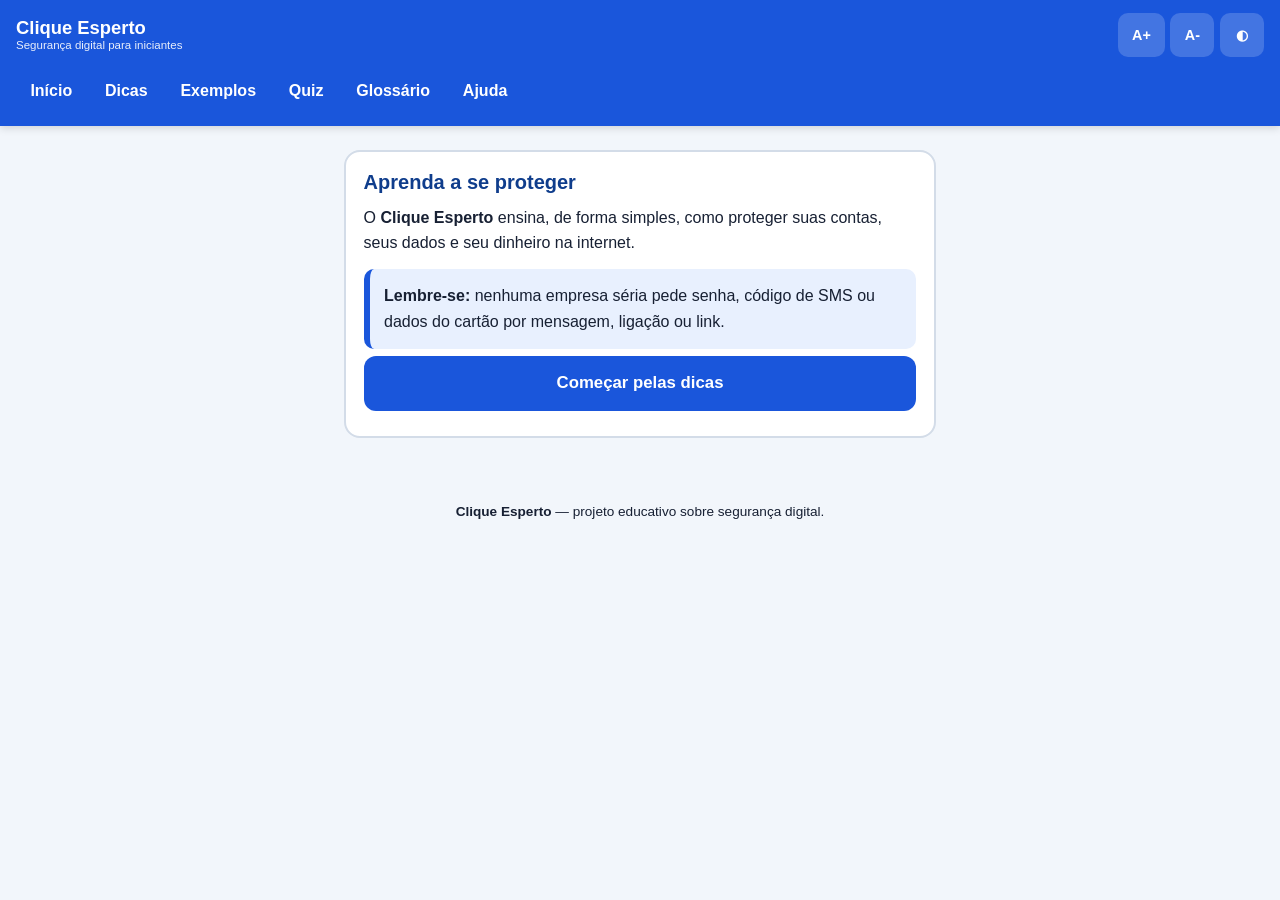
==== index.html @ ac00909c "Adicionando primeira versão do Clique Esperto" ====
<!DOCTYPE html>
<html lang="pt-BR">
<head>
<meta charset="UTF-8"/>
<meta name="viewport" content="width=device-width, initial-scale=1.0"/>
<meta name="theme-color" content="#1a56db"/>
<title>Clique Esperto — Clique Esperto</title>
<link rel="stylesheet" href="css/estilo.css"/>
</head>
<body>
<a class="pular-link" href="#conteudo">Pular para o conteúdo principal</a>
<header>
<div class="cabecalho">
<h1 class="logo">Clique Esperto<span>Segurança digital para iniciantes</span></h1>
<div class="controles">
<button type="button" class="botao-icone" id="aumentarFonte" aria-label="Aumentar tamanho do texto">A+</button>
<button type="button" class="botao-icone" id="diminuirFonte" aria-label="Diminuir tamanho do texto">A-</button>
<button type="button" class="botao-icone" id="alternarContraste" aria-pressed="false" aria-label="Ativar alto contraste">◐</button>
</div>
</div>
<nav class="navegacao-topo" aria-label="Menu principal"><a href="index.html" aria-current="page">Início</a><a href="dicas.html">Dicas</a><a href="exemplos.html">Exemplos</a><a href="quiz.html">Quiz</a><a href="glossario.html">Glossário</a><a href="ajuda.html">Ajuda</a></nav>
</header>
<main id="conteudo">
<section aria-labelledby="titulo-inicio"><h2 id="titulo-inicio">Aprenda a se proteger</h2><p>O <strong>Clique Esperto</strong> ensina, de forma simples, como proteger suas contas, seus dados e seu dinheiro na internet.</p><p class="destaque"><strong>Lembre-se:</strong> nenhuma empresa séria pede senha, código de SMS ou dados do cartão por mensagem, ligação ou link.</p><p><a class="botao-principal" href="dicas.html">Começar pelas dicas</a></p></section>
</main>
<nav class="navegacao-inferior" aria-label="Navegação do aplicativo"><a href="index.html" aria-current="page"><span class="icone" aria-hidden="true">🏠</span>Início</a><a href="dicas.html"><span class="icone" aria-hidden="true">💡</span>Dicas</a><a href="exemplos.html"><span class="icone" aria-hidden="true">⚠️</span>Exemplos</a><a href="quiz.html"><span class="icone" aria-hidden="true">✅</span>Quiz</a></nav>
<footer><p><strong>Clique Esperto</strong> — projeto educativo sobre segurança digital.</p></footer>
<script src="js/dados.js"></script>
<script src="js/acessibilidade.js"></script>

</body>
</html>
---- css/estilo.css ----
/* Clique Esperto - estilo compartilhado */
:root{--azul:#1a56db;--azul-escuro:#0f3d8c;--verde:#157347;--vermelho:#b02a37;--amarelo:#8a6d00;--fundo:#f2f6fb;--card:#fff;--texto:#172033;--borda:#d3dce8;--focus:#ffbf00;--fonte:1rem}
[data-contraste="alto"]{--fundo:#000;--card:#000;--texto:#fff;--borda:#fff;--azul:#ffd400;--azul-escuro:#000;--verde:#00ff87;--vermelho:#ff6b6b;--amarelo:#ffd400;--focus:#00e5ff}
*{box-sizing:border-box}html{font-size:var(--fonte);scroll-behavior:smooth}
body{margin:0;padding-bottom:5.5rem;font-family:Arial,Helvetica,sans-serif;line-height:1.6;background:var(--fundo);color:var(--texto)}
.pular-link{position:absolute;left:-9999px;top:0;background:var(--azul);color:#fff;padding:.8rem 1rem;border-radius:0 0 8px 0;z-index:100}.pular-link:focus{left:0}
header{position:sticky;top:0;z-index:20;background:var(--azul);color:#fff;padding:.8rem 1rem;box-shadow:0 2px 8px rgba(0,0,0,.15)}
.cabecalho{display:flex;align-items:center;justify-content:space-between;gap:.5rem}
.logo{margin:0;font-size:1.15rem;line-height:1.2}.logo span{display:block;font-size:.72rem;font-weight:normal;opacity:.9}
.controles{display:flex;gap:.35rem}
button{font-family:inherit;font-size:.9rem;padding:.65rem .75rem;border:2px solid transparent;border-radius:10px;cursor:pointer;min-height:44px;min-width:44px}
.botao-icone{background:rgba(255,255,255,.18);color:#fff;font-weight:bold}.botao-icone[aria-pressed="true"]{background:#ffd400;color:#000}
main{max-width:640px;margin:0 auto;padding:.9rem}
section{background:var(--card);border:2px solid var(--borda);border-radius:16px;padding:1.1rem;margin-bottom:1rem}
h1,h2,h3{line-height:1.25}h2{margin:0 0 .6rem;font-size:1.25rem;color:var(--azul-escuro)}h3{margin:0 0 .35rem;font-size:1.05rem}p{margin:.45rem 0}
.destaque{background:#e8f0fe;border-left:6px solid var(--azul);padding:.9rem;border-radius:10px;margin-top:.8rem}
[data-contraste="alto"] .destaque{background:#111;border-left-color:var(--azul)}
.cartao{border:2px solid var(--borda);border-radius:12px;padding:.9rem;margin-bottom:.75rem}
.mensagem{background:#fff8e1;border:2px solid var(--amarelo);border-radius:10px;padding:.9rem;font-style:italic}
[data-contraste="alto"] .mensagem{background:#111;border-color:var(--amarelo)}
.alerta{color:var(--vermelho);font-weight:bold}.acao{color:var(--verde);font-weight:bold}
fieldset{border:2px solid var(--borda);border-radius:12px;padding:.9rem;margin:0 0 1rem}legend{font-weight:bold;padding:0 .4rem}
.opcoes{display:grid;gap:.55rem}
.opcao{display:flex;align-items:center;gap:.65rem;border:2px solid var(--borda);border-radius:12px;padding:.85rem;min-height:48px;cursor:pointer}
.opcao:hover,.opcao:focus-within{border-color:var(--azul)}
.opcao input{width:1.3rem;height:1.3rem;accent-color:var(--azul);flex-shrink:0}
.botao-principal{display:inline-block;width:100%;background:var(--azul);color:#fff;font-size:1.05rem;font-weight:bold;border-radius:12px;padding:.9rem;min-height:52px;text-align:center;text-decoration:none;border:0;cursor:pointer}
[data-contraste="alto"] .botao-principal{color:#000}
.feedback{min-height:1.4rem;margin:.8rem 0 0;font-weight:bold}.correto{color:var(--verde)}.incorreto{color:var(--vermelho)}
.explicacao{margin-top:.7rem;padding:.85rem;background:#eef7ee;border-left:6px solid var(--verde);border-radius:10px}
[data-contraste="alto"] .explicacao{background:#111;border-left-color:var(--verde)}
.escondido{display:none}
dl{margin:0}dt{font-weight:bold;margin-top:.7rem}dd{margin:.15rem 0 0}
.navegacao-inferior{position:fixed;bottom:0;left:0;right:0;z-index:30;display:grid;grid-template-columns:repeat(4,1fr);background:var(--azul-escuro);border-top:2px solid rgba(255,255,255,.2)}
.navegacao-inferior a{display:flex;flex-direction:column;align-items:center;justify-content:center;gap:.15rem;min-height:62px;padding:.4rem;color:#fff;text-decoration:none;font-size:.72rem;font-weight:bold;text-align:center}
.navegacao-inferior a[aria-current="page"]{background:rgba(255,255,255,.18)}
.navegacao-inferior .icone{font-size:1.25rem}
footer{text-align:center;padding:1rem;font-size:.85rem}
a{color:var(--azul)}
a:focus-visible,button:focus-visible,input:focus-visible{outline:4px solid var(--focus);outline-offset:3px}
@media(min-width:700px){body{padding-bottom:0}main{padding:1.5rem}.navegacao-inferior{display:none}.navegacao-topo{display:flex;flex-wrap:wrap;gap:.25rem;margin-top:.75rem}.navegacao-topo a{color:#fff;text-decoration:none;font-weight:bold;padding:.6rem .9rem;border-radius:8px;min-height:44px}.navegacao-topo a:hover,.navegacao-topo a:focus-visible{background:rgba(255,255,255,.2)}}
@media(max-width:699px){.navegacao-topo{display:none}}
@media(prefers-reduced-motion:reduce){html{scroll-behavior:auto}*{transition:none!important;animation:none!important}}
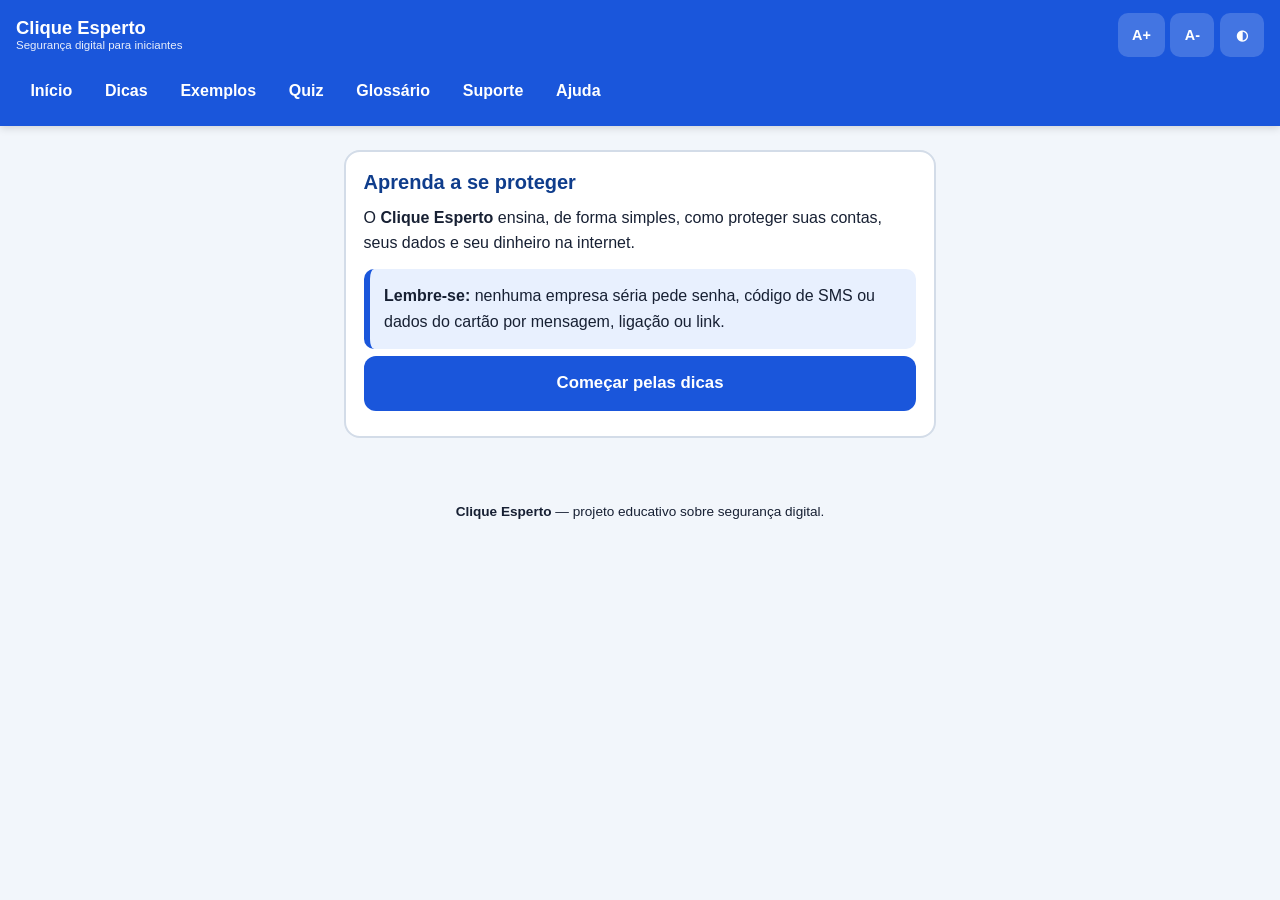
==== commit 641ed004: "Adicionando aba de suporte com chat em tempo real" ====
--- a/index.html
+++ b/index.html
@@ -18,7 +18,7 @@
 <button type="button" class="botao-icone" id="alternarContraste" aria-pressed="false" aria-label="Ativar alto contraste">◐</button>
 </div>
 </div>
-<nav class="navegacao-topo" aria-label="Menu principal"><a href="index.html" aria-current="page">Início</a><a href="dicas.html">Dicas</a><a href="exemplos.html">Exemplos</a><a href="quiz.html">Quiz</a><a href="glossario.html">Glossário</a><a href="ajuda.html">Ajuda</a></nav>
+<nav class="navegacao-topo" aria-label="Menu principal"><a href="index.html" aria-current="page">Início</a><a href="dicas.html">Dicas</a><a href="exemplos.html">Exemplos</a><a href="quiz.html">Quiz</a><a href="glossario.html">Glossário</a><a href="suporte.html">Suporte</a><a href="ajuda.html">Ajuda</a></nav>
 </header>
 <main id="conteudo">
 <section aria-labelledby="titulo-inicio"><h2 id="titulo-inicio">Aprenda a se proteger</h2><p>O <strong>Clique Esperto</strong> ensina, de forma simples, como proteger suas contas, seus dados e seu dinheiro na internet.</p><p class="destaque"><strong>Lembre-se:</strong> nenhuma empresa séria pede senha, código de SMS ou dados do cartão por mensagem, ligação ou link.</p><p><a class="botao-principal" href="dicas.html">Começar pelas dicas</a></p></section>
--- a/css/estilo.css
+++ b/css/estilo.css
@@ -41,3 +41,29 @@
 @media(min-width:700px){body{padding-bottom:0}main{padding:1.5rem}.navegacao-inferior{display:none}.navegacao-topo{display:flex;flex-wrap:wrap;gap:.25rem;margin-top:.75rem}.navegacao-topo a{color:#fff;text-decoration:none;font-weight:bold;padding:.6rem .9rem;border-radius:8px;min-height:44px}.navegacao-topo a:hover,.navegacao-topo a:focus-visible{background:rgba(255,255,255,.2)}}
 @media(max-width:699px){.navegacao-topo{display:none}}
 @media(prefers-reduced-motion:reduce){html{scroll-behavior:auto}*{transition:none!important;animation:none!important}}
+#formSuporte {
+  display: grid;
+  gap: 0.5rem;
+  margin: 1rem 0;}
+#formSuporte label {
+  font-weight: bold;}
+#formSuporte input,
+#formSuporte textarea {
+  font-family: inherit;
+  font-size: 1rem;
+  padding: 0.8rem;
+  border: 2px solid var(--borda);
+  border-radius: 10px;
+  background: var(--card);
+  color: var(--texto);
+  min-height: 48px;}
+#formSuporte textarea {
+  resize: vertical;}
+#areaMensagens {
+  max-height: 380px;
+  overflow-y: auto;
+  padding-right: 0.25rem;}
+#areaMensagens .cartao {
+  background: #eef4ff;}
+[data-contraste="alto"] #areaMensagens .cartao {
+  background: #111;}
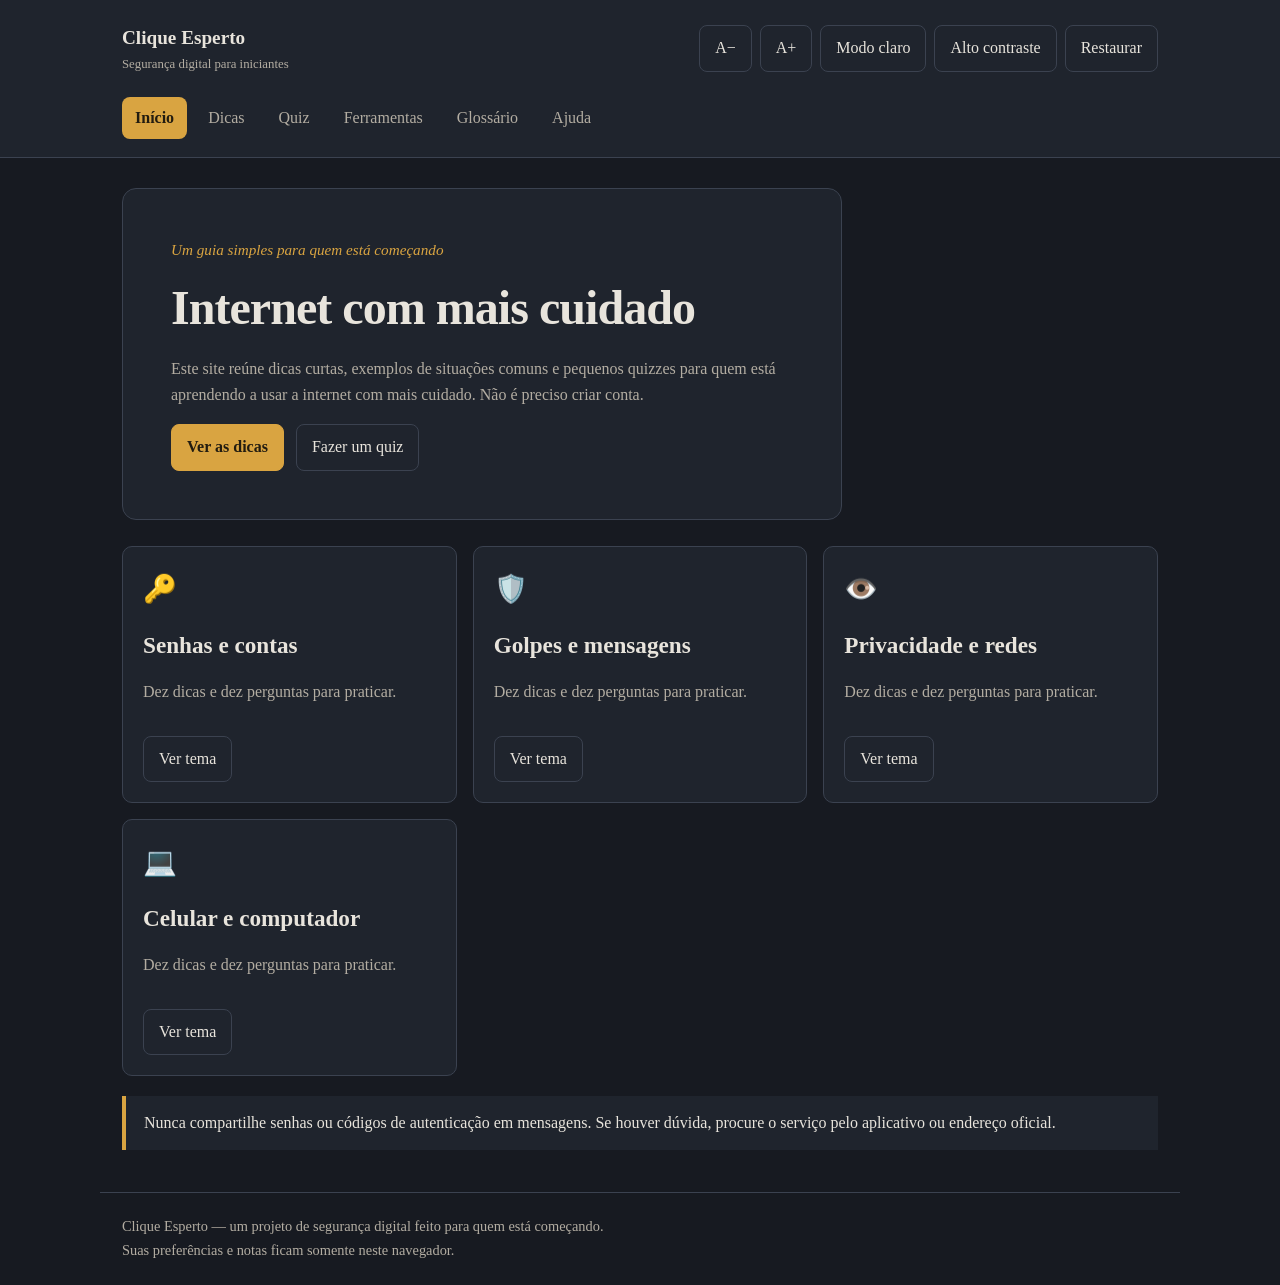
==== commit f4d02953: "Substituindo projeto pela nova versão do Clique Esperto" ====
--- a/index.html
+++ b/index.html
@@ -1,32 +1 @@
-<!DOCTYPE html>
-<html lang="pt-BR">
-<head>
-<meta charset="UTF-8"/>
-<meta name="viewport" content="width=device-width, initial-scale=1.0"/>
-<meta name="theme-color" content="#1a56db"/>
-<title>Clique Esperto — Clique Esperto</title>
-<link rel="stylesheet" href="css/estilo.css"/>
-</head>
-<body>
-<a class="pular-link" href="#conteudo">Pular para o conteúdo principal</a>
-<header>
-<div class="cabecalho">
-<h1 class="logo">Clique Esperto<span>Segurança digital para iniciantes</span></h1>
-<div class="controles">
-<button type="button" class="botao-icone" id="aumentarFonte" aria-label="Aumentar tamanho do texto">A+</button>
-<button type="button" class="botao-icone" id="diminuirFonte" aria-label="Diminuir tamanho do texto">A-</button>
-<button type="button" class="botao-icone" id="alternarContraste" aria-pressed="false" aria-label="Ativar alto contraste">◐</button>
-</div>
-</div>
-<nav class="navegacao-topo" aria-label="Menu principal"><a href="index.html" aria-current="page">Início</a><a href="dicas.html">Dicas</a><a href="exemplos.html">Exemplos</a><a href="quiz.html">Quiz</a><a href="glossario.html">Glossário</a><a href="suporte.html">Suporte</a><a href="ajuda.html">Ajuda</a></nav>
-</header>
-<main id="conteudo">
-<section aria-labelledby="titulo-inicio"><h2 id="titulo-inicio">Aprenda a se proteger</h2><p>O <strong>Clique Esperto</strong> ensina, de forma simples, como proteger suas contas, seus dados e seu dinheiro na internet.</p><p class="destaque"><strong>Lembre-se:</strong> nenhuma empresa séria pede senha, código de SMS ou dados do cartão por mensagem, ligação ou link.</p><p><a class="botao-principal" href="dicas.html">Começar pelas dicas</a></p></section>
-</main>
-<nav class="navegacao-inferior" aria-label="Navegação do aplicativo"><a href="index.html" aria-current="page"><span class="icone" aria-hidden="true">🏠</span>Início</a><a href="dicas.html"><span class="icone" aria-hidden="true">💡</span>Dicas</a><a href="exemplos.html"><span class="icone" aria-hidden="true">⚠️</span>Exemplos</a><a href="quiz.html"><span class="icone" aria-hidden="true">✅</span>Quiz</a></nav>
-<footer><p><strong>Clique Esperto</strong> — projeto educativo sobre segurança digital.</p></footer>
-<script src="js/dados.js"></script>
-<script src="js/acessibilidade.js"></script>
-
-</body>
-</html>+<!doctype html><html lang="pt-BR"><head><meta charset="utf-8"><meta name="viewport" content="width=device-width,initial-scale=1"><meta name="theme-color" content="#171a21"><title>Início — Clique Esperto</title><link rel="stylesheet" href="css/estilo.css"><script src="js/dados.js" defer></script><script src="js/app.js" defer></script></head><body><a class="skip" href="#conteudo">Pular para o conteúdo</a><header><div class="top"><a class="brand" href="index.html">Clique Esperto<small>Segurança digital para iniciantes</small></a><div class="controls" aria-label="Acessibilidade"><button id="menos" aria-label="Diminuir fonte">A−</button><button id="mais" aria-label="Aumentar fonte">A+</button><button id="tema" aria-pressed="false">Modo claro</button><button id="contraste" aria-pressed="false">Alto contraste</button><button id="reset">Restaurar</button></div></div><nav aria-label="Navegação principal"><a href="index.html" aria-current="page">Início</a><a href="dicas.html">Dicas</a><a href="quiz.html">Quiz</a><a href="ferramentas.html">Ferramentas</a><a href="glossario.html">Glossário</a><a href="ajuda.html">Ajuda</a></nav></header><main id="conteudo" tabindex="-1"><section class="hero"><span class="tag">Um guia simples para quem está começando</span><h1>Internet com mais cuidado</h1><p class="muted">Este site reúne dicas curtas, exemplos de situações comuns e pequenos quizzes para quem está aprendendo a usar a internet com mais cuidado. Não é preciso criar conta.</p><div class="row"><a class="button primary" href="dicas.html">Ver as dicas</a><a class="button" href="quiz.html">Fazer um quiz</a></div></section><div class="grid" id="homeTemas"></div><p class="notice">Nunca compartilhe senhas ou códigos de autenticação em mensagens. Se houver dúvida, procure o serviço pelo aplicativo ou endereço oficial.</p><noscript>Ative JavaScript para acessar as atividades interativas.</noscript></main><footer>Clique Esperto — um projeto de segurança digital feito para quem está começando.<br>Suas preferências e notas ficam somente neste navegador.</footer></body></html>
--- a/css/estilo.css
+++ b/css/estilo.css
@@ -1,69 +1 @@
-/* Clique Esperto - estilo compartilhado */
-:root{--azul:#1a56db;--azul-escuro:#0f3d8c;--verde:#157347;--vermelho:#b02a37;--amarelo:#8a6d00;--fundo:#f2f6fb;--card:#fff;--texto:#172033;--borda:#d3dce8;--focus:#ffbf00;--fonte:1rem}
-[data-contraste="alto"]{--fundo:#000;--card:#000;--texto:#fff;--borda:#fff;--azul:#ffd400;--azul-escuro:#000;--verde:#00ff87;--vermelho:#ff6b6b;--amarelo:#ffd400;--focus:#00e5ff}
-*{box-sizing:border-box}html{font-size:var(--fonte);scroll-behavior:smooth}
-body{margin:0;padding-bottom:5.5rem;font-family:Arial,Helvetica,sans-serif;line-height:1.6;background:var(--fundo);color:var(--texto)}
-.pular-link{position:absolute;left:-9999px;top:0;background:var(--azul);color:#fff;padding:.8rem 1rem;border-radius:0 0 8px 0;z-index:100}.pular-link:focus{left:0}
-header{position:sticky;top:0;z-index:20;background:var(--azul);color:#fff;padding:.8rem 1rem;box-shadow:0 2px 8px rgba(0,0,0,.15)}
-.cabecalho{display:flex;align-items:center;justify-content:space-between;gap:.5rem}
-.logo{margin:0;font-size:1.15rem;line-height:1.2}.logo span{display:block;font-size:.72rem;font-weight:normal;opacity:.9}
-.controles{display:flex;gap:.35rem}
-button{font-family:inherit;font-size:.9rem;padding:.65rem .75rem;border:2px solid transparent;border-radius:10px;cursor:pointer;min-height:44px;min-width:44px}
-.botao-icone{background:rgba(255,255,255,.18);color:#fff;font-weight:bold}.botao-icone[aria-pressed="true"]{background:#ffd400;color:#000}
-main{max-width:640px;margin:0 auto;padding:.9rem}
-section{background:var(--card);border:2px solid var(--borda);border-radius:16px;padding:1.1rem;margin-bottom:1rem}
-h1,h2,h3{line-height:1.25}h2{margin:0 0 .6rem;font-size:1.25rem;color:var(--azul-escuro)}h3{margin:0 0 .35rem;font-size:1.05rem}p{margin:.45rem 0}
-.destaque{background:#e8f0fe;border-left:6px solid var(--azul);padding:.9rem;border-radius:10px;margin-top:.8rem}
-[data-contraste="alto"] .destaque{background:#111;border-left-color:var(--azul)}
-.cartao{border:2px solid var(--borda);border-radius:12px;padding:.9rem;margin-bottom:.75rem}
-.mensagem{background:#fff8e1;border:2px solid var(--amarelo);border-radius:10px;padding:.9rem;font-style:italic}
-[data-contraste="alto"] .mensagem{background:#111;border-color:var(--amarelo)}
-.alerta{color:var(--vermelho);font-weight:bold}.acao{color:var(--verde);font-weight:bold}
-fieldset{border:2px solid var(--borda);border-radius:12px;padding:.9rem;margin:0 0 1rem}legend{font-weight:bold;padding:0 .4rem}
-.opcoes{display:grid;gap:.55rem}
-.opcao{display:flex;align-items:center;gap:.65rem;border:2px solid var(--borda);border-radius:12px;padding:.85rem;min-height:48px;cursor:pointer}
-.opcao:hover,.opcao:focus-within{border-color:var(--azul)}
-.opcao input{width:1.3rem;height:1.3rem;accent-color:var(--azul);flex-shrink:0}
-.botao-principal{display:inline-block;width:100%;background:var(--azul);color:#fff;font-size:1.05rem;font-weight:bold;border-radius:12px;padding:.9rem;min-height:52px;text-align:center;text-decoration:none;border:0;cursor:pointer}
-[data-contraste="alto"] .botao-principal{color:#000}
-.feedback{min-height:1.4rem;margin:.8rem 0 0;font-weight:bold}.correto{color:var(--verde)}.incorreto{color:var(--vermelho)}
-.explicacao{margin-top:.7rem;padding:.85rem;background:#eef7ee;border-left:6px solid var(--verde);border-radius:10px}
-[data-contraste="alto"] .explicacao{background:#111;border-left-color:var(--verde)}
-.escondido{display:none}
-dl{margin:0}dt{font-weight:bold;margin-top:.7rem}dd{margin:.15rem 0 0}
-.navegacao-inferior{position:fixed;bottom:0;left:0;right:0;z-index:30;display:grid;grid-template-columns:repeat(4,1fr);background:var(--azul-escuro);border-top:2px solid rgba(255,255,255,.2)}
-.navegacao-inferior a{display:flex;flex-direction:column;align-items:center;justify-content:center;gap:.15rem;min-height:62px;padding:.4rem;color:#fff;text-decoration:none;font-size:.72rem;font-weight:bold;text-align:center}
-.navegacao-inferior a[aria-current="page"]{background:rgba(255,255,255,.18)}
-.navegacao-inferior .icone{font-size:1.25rem}
-footer{text-align:center;padding:1rem;font-size:.85rem}
-a{color:var(--azul)}
-a:focus-visible,button:focus-visible,input:focus-visible{outline:4px solid var(--focus);outline-offset:3px}
-@media(min-width:700px){body{padding-bottom:0}main{padding:1.5rem}.navegacao-inferior{display:none}.navegacao-topo{display:flex;flex-wrap:wrap;gap:.25rem;margin-top:.75rem}.navegacao-topo a{color:#fff;text-decoration:none;font-weight:bold;padding:.6rem .9rem;border-radius:8px;min-height:44px}.navegacao-topo a:hover,.navegacao-topo a:focus-visible{background:rgba(255,255,255,.2)}}
-@media(max-width:699px){.navegacao-topo{display:none}}
-@media(prefers-reduced-motion:reduce){html{scroll-behavior:auto}*{transition:none!important;animation:none!important}}
-#formSuporte {
-  display: grid;
-  gap: 0.5rem;
-  margin: 1rem 0;}
-#formSuporte label {
-  font-weight: bold;}
-#formSuporte input,
-#formSuporte textarea {
-  font-family: inherit;
-  font-size: 1rem;
-  padding: 0.8rem;
-  border: 2px solid var(--borda);
-  border-radius: 10px;
-  background: var(--card);
-  color: var(--texto);
-  min-height: 48px;}
-#formSuporte textarea {
-  resize: vertical;}
-#areaMensagens {
-  max-height: 380px;
-  overflow-y: auto;
-  padding-right: 0.25rem;}
-#areaMensagens .cartao {
-  background: #eef4ff;}
-[data-contraste="alto"] #areaMensagens .cartao {
-  background: #111;}
+ :root{color-scheme:dark;--bg:#171a21;--panel:#1f242d;--text:#e8e4dc;--muted:#b3ada2;--line:#3b4250;--accent:#d9a441;--ink:#221c10;--font:100%}*{box-sizing:border-box}html{font-size:var(--font)}body{margin:0;background:var(--bg);color:var(--text);font:1rem/1.65 Georgia,"Times New Roman",serif}body.light{color-scheme:light;--bg:#f6f2ea;--panel:#fffdf8;--text:#2b2620;--muted:#5d564b;--line:#b8ac97;--accent:#a06a1c;--ink:#fff}body.contrast{color-scheme:dark;--bg:#000;--panel:#000;--text:#fff;--muted:#fff;--line:#fff;--accent:#ffdf00;--ink:#000}a{color:var(--accent)}button,input{font:inherit}button,.button{min-height:46px;border:1px solid var(--line);border-radius:8px;padding:9px 15px;background:var(--panel);color:var(--text);cursor:pointer;display:inline-flex;align-items:center;justify-content:center;gap:7px;text-decoration:none}button:hover,.button:hover{border-color:var(--accent)}.primary{background:var(--accent);color:var(--ink);font-weight:700;border-color:var(--accent)}header{border-bottom:1px solid var(--line);background:var(--panel)}.top,main,footer{max-width:1080px;margin:auto;padding:22px}.top{display:flex;align-items:center;justify-content:space-between;gap:20px;flex-wrap:wrap}.brand{font-size:1.2rem;font-weight:700;color:var(--text);text-decoration:none}.brand small{display:block;font-size:.8rem;color:var(--muted);font-weight:400}.controls{display:flex;gap:8px;flex-wrap:wrap}nav{max-width:1080px;margin:auto;display:flex;gap:8px;padding:0 22px 18px;flex-wrap:wrap}nav a{padding:8px 13px;border-radius:8px;text-decoration:none;color:var(--muted)}nav a[aria-current]{background:var(--accent);color:var(--ink);font-weight:700}main{min-height:65vh;padding-top:30px}h1,h2,h3{line-height:1.25}h1{font-size:clamp(1.9rem,5vw,3rem);letter-spacing:-.02em;margin:14px 0 18px}h2{font-size:1.45rem}.muted,footer{color:var(--muted)}.hero{border:1px solid var(--line);border-radius:14px;padding:clamp(22px,5vw,48px);background:var(--panel);margin-bottom:26px;max-width:720px}.tag{color:var(--accent);font-size:.95rem;font-style:italic}.grid{display:grid;grid-template-columns:repeat(auto-fit,minmax(min(100%,280px),1fr));gap:16px}.card{padding:20px;border:1px solid var(--line);border-radius:10px;background:var(--panel);overflow-wrap:anywhere}.card h3{margin:10px 0}.icon{font-size:1.7rem}.card .button{margin-top:14px}.notice{border-left:4px solid var(--accent);padding:14px 18px;background:var(--panel);margin:20px 0}fieldset{border:1px solid var(--line);border-radius:12px;padding:18px;margin-bottom:16px}legend{padding:0 8px;font-weight:700}.choice,.check{display:flex;gap:12px;align-items:center;padding:13px;border:1px solid var(--line);border-radius:9px;margin:9px 0;cursor:pointer}input[type=radio],input[type=checkbox]{width:21px;height:21px;flex-shrink:0;accent-color:var(--accent)}input[type=number]{width:100px;padding:9px;background:var(--bg);color:var(--text);border:1px solid var(--line);border-radius:7px}output{display:block;overflow-wrap:anywhere;margin:16px 0;font-weight:700}.feedback{padding:13px;border-left:4px solid var(--accent);margin:14px 0}a:focus-visible,button:focus-visible,input:focus-visible,summary:focus-visible{outline:3px solid #ffb700;outline-offset:4px}.skip{position:absolute;left:-10000px}.skip:focus{left:12px;top:12px;padding:12px;background:var(--panel);z-index:100}details{padding:16px;border:1px solid var(--line);border-radius:9px;margin:11px 0}summary{cursor:pointer;font-weight:700}footer{border-top:1px solid var(--line);font-size:.9rem}.row{display:flex;gap:12px;flex-wrap:wrap;align-items:center}[hidden]{display:none!important}@media(max-width:550px){.top,main,footer{padding:16px}.controls{width:100%}nav{padding:0 16px 16px;gap:4px}nav a{padding:8px 10px;font-size:.9rem}.hero{padding:22px}}@media(prefers-reduced-motion:reduce){*{scroll-behavior:auto!important;animation:none!important}}
